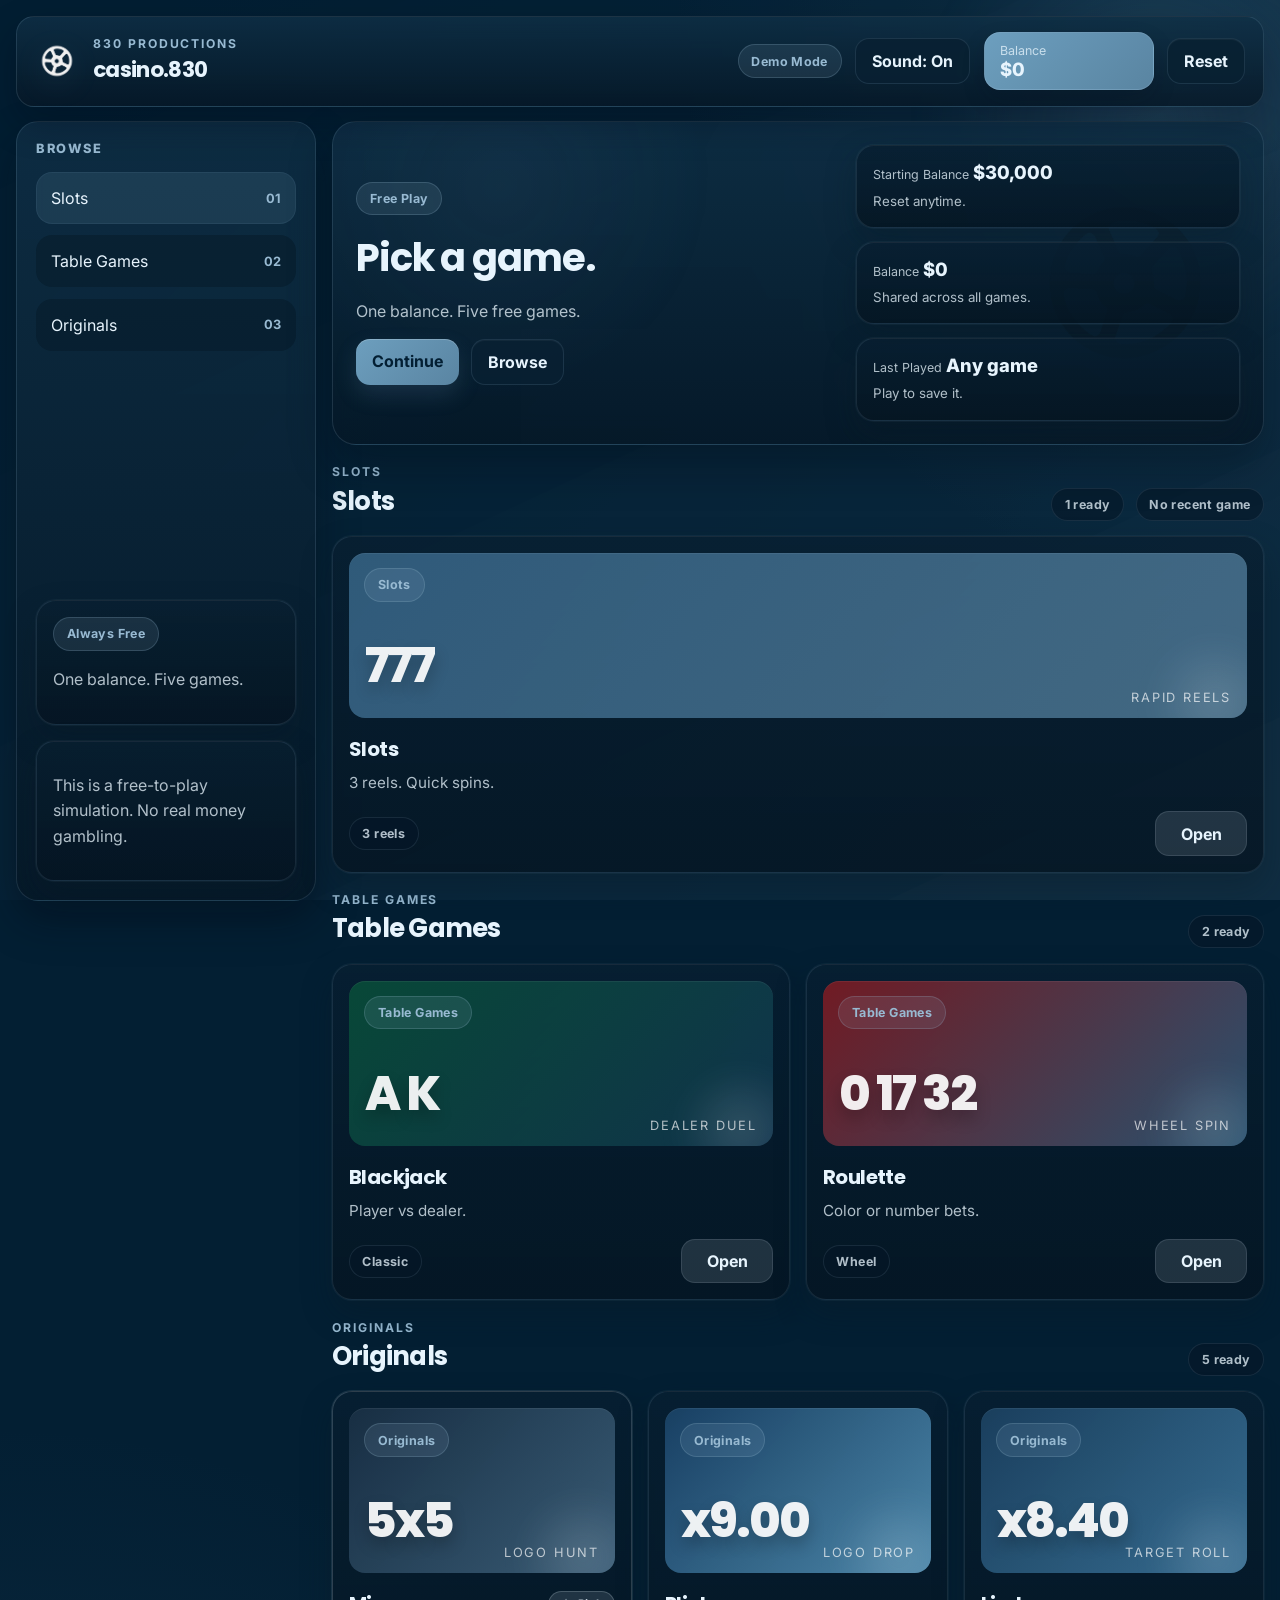
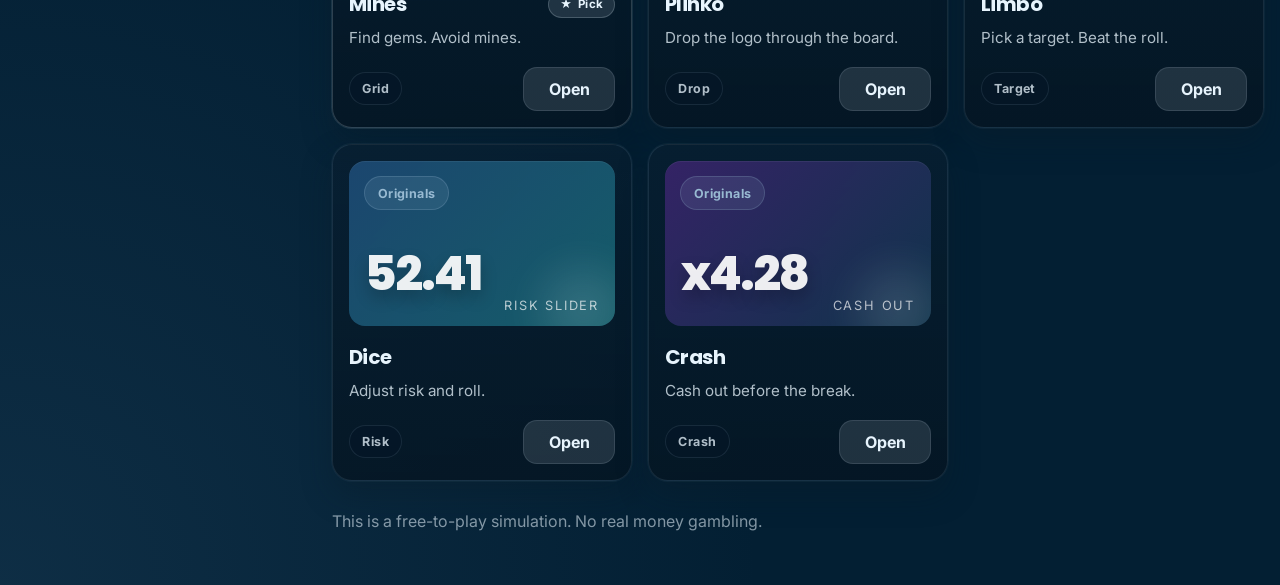
==== index.html @ 33a7fc01 "first commit" ====
<!DOCTYPE html>
<html lang="en">
  <head>
    <meta charset="UTF-8" />
    <meta name="viewport" content="width=device-width, initial-scale=1.0" />
    <meta
      name="description"
      content="casino.830 is a free-to-play casino simulation by 830 Productions. No real money, no account, no backend."
    />
    <title>casino.830 | Free-to-Play Casino Demo</title>
    <link rel="icon" type="image/png" href="assets/logos/logo-icon.png" />
    <link rel="preconnect" href="https://fonts.googleapis.com" />
    <link rel="preconnect" href="https://fonts.gstatic.com" crossorigin />
    <link
      href="https://fonts.googleapis.com/css2?family=Inter:wght@400;500;600;700;800&amp;family=Poppins:wght@500;600;700;800&amp;display=swap"
      rel="stylesheet"
    />
    <link rel="stylesheet" href="css/styles.css" />
  </head>
  <body>
    <div class="app-shell" data-app="casino830-home">
      <header class="topbar glass-panel">
        <div class="brand-cluster">
          <a class="brand-lockup" href="index.html" aria-label="casino.830 home">
            <img
              class="brand-mark"
              src="assets/logos/logo-white.png"
              alt="830 Productions logo"
            />
            <div>
              <p class="eyebrow">830 Productions</p>
              <h1>casino.830</h1>
            </div>
          </a>
        </div>

        <div class="topbar-actions">
          <span class="demo-badge">Demo Mode</span>
          <button
            class="icon-button sound-toggle"
            data-sound-toggle
            type="button"
            aria-pressed="true"
          >
            Sound: On
          </button>
          <div class="balance-pill">
            <span>Balance</span>
            <strong data-balance-display>$30,000</strong>
          </div>
          <button class="secondary-button" data-reset-balance type="button">
            Reset
          </button>
        </div>
      </header>

      <div class="layout">
        <aside class="sidebar glass-panel" id="game-directory">
          <div class="sidebar-section">
            <p class="sidebar-heading">Browse</p>
            <div class="sidebar-links">
              <a class="sidebar-link active" href="#slots-section">
                <span>Slots</span>
                <strong>01</strong>
              </a>
              <a class="sidebar-link" href="#table-section">
                <span>Table Games</span>
                <strong>02</strong>
              </a>
              <a class="sidebar-link" href="#originals-section">
                <span>Originals</span>
                <strong>03</strong>
              </a>
            </div>
          </div>

          <div class="sidebar-section sidebar-promo">
            <span class="mini-badge">Always Free</span>
            <p>One balance. Five games.</p>
          </div>

          <div class="sidebar-section sidebar-note">
            <p class="disclaimer-text">
              This is a free-to-play simulation. No real money gambling.
            </p>
          </div>
        </aside>

        <main class="main-content">
          <section class="hero-panel glass-panel">
            <div class="hero-copy">
              <span class="hero-chip">Free Play</span>
              <h2>Pick a game.</h2>
              <p>One balance. Five free games.</p>
              <div class="hero-actions">
                <a class="primary-button" data-continue-link href="games/slots.html">
                  Continue
                </a>
                <a class="secondary-button" href="#slots-section">Browse</a>
              </div>
            </div>

            <div class="hero-stats">
              <article class="hero-stat">
                <span>Starting Balance</span>
                <strong>$30,000</strong>
                <small>Reset anytime.</small>
              </article>
              <article class="hero-stat">
                <span>Balance</span>
                <strong data-balance-display>$30,000</strong>
                <small>Shared across all games.</small>
              </article>
              <article class="hero-stat">
                <span>Last Played</span>
                <strong data-last-played-name>Any game</strong>
                <small data-last-played-hint>Play to save it.</small>
              </article>
            </div>
          </section>

          <section class="lobby-section" id="slots-section">
            <div class="section-header">
              <div>
                <p class="eyebrow">Slots</p>
                <h2>Slots</h2>
              </div>
              <div class="section-tags">
                <span class="tag-chip">1 ready</span>
                <span class="tag-chip" data-last-played-chip>No recent game</span>
              </div>
            </div>

            <div class="game-grid">
              <article class="game-card" data-game="slots">
                <div class="game-card-media">
                  <span class="mini-badge card-category">Slots</span>
                  <div class="thumbnail-symbol">777</div>
                  <div class="thumbnail-subline">Rapid Reels</div>
                </div>
                <div class="game-card-content">
                  <div>
                    <h3>Slots</h3>
                    <p>3 reels. Quick spins.</p>
                  </div>
                  <div class="game-card-footer">
                    <span class="pill-chip">3 reels</span>
                    <a class="play-button" href="games/slots.html">Open</a>
                  </div>
                </div>
              </article>
            </div>
          </section>

          <section class="lobby-section" id="table-section">
            <div class="section-header">
              <div>
                <p class="eyebrow">Table Games</p>
                <h2>Table Games</h2>
              </div>
              <div class="section-tags">
                <span class="tag-chip">2 ready</span>
              </div>
            </div>

            <div class="game-grid">
              <article class="game-card" data-game="blackjack">
                <div class="game-card-media">
                  <span class="mini-badge card-category">Table Games</span>
                  <div class="thumbnail-symbol">A K</div>
                  <div class="thumbnail-subline">Dealer Duel</div>
                </div>
                <div class="game-card-content">
                  <div>
                    <h3>Blackjack</h3>
                    <p>Player vs dealer.</p>
                  </div>
                  <div class="game-card-footer">
                    <span class="pill-chip">Classic</span>
                    <a class="play-button" href="games/blackjack.html">Open</a>
                  </div>
                </div>
              </article>

              <article class="game-card" data-game="roulette">
                <div class="game-card-media">
                  <span class="mini-badge card-category">Table Games</span>
                  <div class="thumbnail-symbol">0 17 32</div>
                  <div class="thumbnail-subline">Wheel Spin</div>
                </div>
                <div class="game-card-content">
                  <div>
                    <h3>Roulette</h3>
                    <p>Color or number bets.</p>
                  </div>
                  <div class="game-card-footer">
                    <span class="pill-chip">Wheel</span>
                    <a class="play-button" href="games/roulette.html">Open</a>
                  </div>
                </div>
              </article>
            </div>
          </section>

          <section class="lobby-section" id="originals-section">
            <div class="section-header">
              <div>
                <p class="eyebrow">Originals</p>
                <h2>Originals</h2>
              </div>
              <div class="section-tags">
                <span class="tag-chip">5 ready</span>
              </div>
            </div>

            <div class="game-grid">
              <article class="game-card" data-game="mines" data-recommended="true">
                <div class="game-card-media">
                  <span class="mini-badge card-category">Originals</span>
                  <div class="thumbnail-symbol">5x5</div>
                  <div class="thumbnail-subline">Logo Hunt</div>
                </div>
                <div class="game-card-content">
                  <div>
                    <div class="game-title-row">
                      <h3>Mines</h3>
                      <span class="recommend-badge"><span aria-hidden="true">&#9733;</span> Pick</span>
                    </div>
                    <p>Find gems. Avoid mines.</p>
                  </div>
                  <div class="game-card-footer">
                    <span class="pill-chip">Grid</span>
                    <a class="play-button" href="games/mines.html">Open</a>
                  </div>
                </div>
              </article>

              <article class="game-card" data-game="plinko">
                <div class="game-card-media">
                  <span class="mini-badge card-category">Originals</span>
                  <div class="thumbnail-symbol">x9.00</div>
                  <div class="thumbnail-subline">Logo Drop</div>
                </div>
                <div class="game-card-content">
                  <div>
                    <h3>Plinko</h3>
                    <p>Drop the logo through the board.</p>
                  </div>
                  <div class="game-card-footer">
                    <span class="pill-chip">Drop</span>
                    <a class="play-button" href="games/plinko.html">Open</a>
                  </div>
                </div>
              </article>

              <article class="game-card" data-game="limbo">
                <div class="game-card-media">
                  <span class="mini-badge card-category">Originals</span>
                  <div class="thumbnail-symbol">x8.40</div>
                  <div class="thumbnail-subline">Target Roll</div>
                </div>
                <div class="game-card-content">
                  <div>
                    <h3>Limbo</h3>
                    <p>Pick a target. Beat the roll.</p>
                  </div>
                  <div class="game-card-footer">
                    <span class="pill-chip">Target</span>
                    <a class="play-button" href="games/limbo.html">Open</a>
                  </div>
                </div>
              </article>

              <article class="game-card" data-game="dice">
                <div class="game-card-media">
                  <span class="mini-badge card-category">Originals</span>
                  <div class="thumbnail-symbol">52.41</div>
                  <div class="thumbnail-subline">Risk Slider</div>
                </div>
                <div class="game-card-content">
                  <div>
                    <h3>Dice</h3>
                    <p>Adjust risk and roll.</p>
                  </div>
                  <div class="game-card-footer">
                    <span class="pill-chip">Risk</span>
                    <a class="play-button" href="games/dice.html">Open</a>
                  </div>
                </div>
              </article>

              <article class="game-card" data-game="crash">
                <div class="game-card-media">
                  <span class="mini-badge card-category">Originals</span>
                  <div class="thumbnail-symbol">x4.28</div>
                  <div class="thumbnail-subline">Cash Out</div>
                </div>
                <div class="game-card-content">
                  <div>
                    <h3>Crash</h3>
                    <p>Cash out before the break.</p>
                  </div>
                  <div class="game-card-footer">
                    <span class="pill-chip">Crash</span>
                    <a class="play-button" href="games/crash.html">Open</a>
                  </div>
                </div>
              </article>
            </div>
          </section>

          <footer class="site-footer">
            <p>This is a free-to-play simulation. No real money gambling.</p>
          </footer>
        </main>
      </div>
    </div>

    <div class="toast-stack" id="toastStack" aria-live="polite" aria-atomic="true"></div>

    <script defer src="js/site.js"></script>
  </body>
</html>
---- css/styles.css ----
:root {
  --bg-primary: #031f33;
  --bg-secondary: #123852;
  --bg-tertiary: #315d7d;
  --interactive: #5d89a7;
  --interactive-soft: #98bad2;
  --interactive-bright: #d9edf9;
  --text-primary: #e7f4fd;
  --text-secondary: rgba(231, 244, 253, 0.76);
  --text-muted: rgba(231, 244, 253, 0.56);
  --border-soft: rgba(152, 186, 210, 0.16);
  --shadow-soft: 0 16px 36px rgba(0, 8, 20, 0.28);
  --shadow-glow: 0 0 0 1px rgba(152, 186, 210, 0.05), 0 14px 30px rgba(8, 25, 38, 0.34);
  --shadow-lift: 0 20px 44px rgba(0, 8, 20, 0.32);
  --radius-lg: 22px;
  --radius-md: 16px;
  --radius-sm: 12px;
  --radius-xs: 8px;
  --transition-soft: 220ms ease;
  --transition-spring: 320ms cubic-bezier(0.2, 0.85, 0.3, 1);
  --sidebar-width: 300px;
  --page-accent: rgba(93, 137, 167, 0.4);
  --page-accent-strong: rgba(152, 186, 210, 0.3);
}

*,
*::before,
*::after {
  box-sizing: border-box;
}

html {
  scroll-behavior: smooth;
}

body {
  margin: 0;
  min-height: 100vh;
  font-family: "Inter", sans-serif;
  color: var(--text-primary);
  background:
    radial-gradient(circle at top right, rgba(93, 137, 167, 0.18), transparent 24%),
    radial-gradient(circle at bottom left, rgba(49, 93, 125, 0.24), transparent 30%),
    var(--bg-primary);
  overflow-x: hidden;
  position: relative;
}

body::before,
body::after,
.app-shell::before {
  content: "";
  position: fixed;
  pointer-events: none;
}

body::before {
  inset: 0;
  background:
    linear-gradient(135deg, rgba(3, 31, 51, 0.94), rgba(18, 56, 82, 0.8)),
    url("../assets/images/backdrop.png") center / cover no-repeat;
  opacity: 0.24;
  z-index: -3;
}

body::after {
  inset: auto;
  width: 28rem;
  height: 28rem;
  top: -6rem;
  right: -6rem;
  border-radius: 999px;
  background: radial-gradient(circle, rgba(93, 137, 167, 0.22), transparent 72%);
  filter: blur(18px);
  z-index: -2;
}

button,
input,
select {
  font: inherit;
}

button {
  cursor: pointer;
  border: 0;
}

img {
  display: block;
  max-width: 100%;
}

a {
  color: inherit;
  text-decoration: none;
}

[hidden] {
  display: none !important;
}

.app-shell {
  min-height: 100vh;
  padding: 1rem;
  position: relative;
}

.app-shell::before {
  display: none;
}

.glass-panel {
  border: 1px solid var(--border-soft);
  background:
    linear-gradient(180deg, rgba(15, 47, 69, 0.84), rgba(6, 24, 39, 0.88));
  box-shadow: var(--shadow-soft);
  backdrop-filter: blur(14px);
}

.topbar {
  position: sticky;
  top: 1rem;
  z-index: 30;
  display: flex;
  align-items: center;
  justify-content: space-between;
  gap: 1rem;
  padding: 0.95rem 1.1rem;
  border-radius: 18px;
}

.topbar::before {
  display: none;
}

.brand-cluster,
.topbar-actions {
  display: flex;
  align-items: center;
  gap: 0.85rem;
}

.brand-lockup {
  display: flex;
  align-items: center;
  gap: 0.9rem;
}

.brand-mark {
  width: 44px;
  height: 44px;
  object-fit: contain;
  filter: drop-shadow(0 8px 16px rgba(152, 186, 210, 0.12));
}

.brand-lockup h1,
.hero-copy h2,
.section-header h2,
.sidebar-promo h2,
.modal-header h2,
.game-card h3 {
  margin: 0;
  font-family: "Poppins", sans-serif;
  letter-spacing: -0.03em;
}

.brand-lockup h1 {
  font-size: 1.35rem;
}

.eyebrow {
  margin: 0 0 0.15rem;
  font-size: 0.76rem;
  font-weight: 700;
  text-transform: uppercase;
  letter-spacing: 0.16em;
  color: var(--interactive-soft);
}

.icon-button,
.secondary-button,
.primary-button,
.sidebar-link,
.game-card,
.play-button,
.modal-close,
.chip-button,
.number-chip,
.color-chip {
  transition:
    transform var(--transition-soft),
    box-shadow var(--transition-soft),
    border-color var(--transition-soft),
    background-color var(--transition-soft),
    opacity var(--transition-soft),
    color var(--transition-soft);
}

.icon-button,
.secondary-button,
.primary-button,
.chip-button,
.number-chip,
.color-chip {
  border-radius: 14px;
}

.icon-button,
.secondary-button,
.chip-button,
.number-chip,
.color-chip {
  border: 1px solid rgba(152, 186, 210, 0.14);
  background: rgba(9, 33, 51, 0.86);
  color: var(--text-primary);
}

.primary-button,
.balance-pill {
  background: linear-gradient(135deg, rgba(113, 164, 196, 0.96), rgba(93, 137, 167, 0.96));
}

.primary-button,
.secondary-button,
.icon-button,
.play-button {
  min-height: 44px;
  padding: 0.75rem 1rem;
  font-weight: 700;
}

.primary-button:hover,
.secondary-button:hover,
.icon-button:hover,
.sidebar-link:hover,
.game-card:hover,
.chip-button:hover,
.number-chip:hover,
.color-chip:hover,
.modal-close:hover {
  transform: translateY(-1px);
  box-shadow: 0 12px 24px rgba(0, 0, 0, 0.2);
}

.primary-button {
  color: #031f33;
  box-shadow: inset 0 1px 0 rgba(255, 255, 255, 0.2), 0 10px 22px rgba(93, 137, 167, 0.2);
}

.secondary-button {
  color: var(--text-primary);
  box-shadow: inset 0 1px 0 rgba(255, 255, 255, 0.04);
}

.nav-toggle {
  display: inline-flex;
  flex-direction: column;
  justify-content: center;
  gap: 0.22rem;
  width: 44px;
  padding-inline: 0.8rem;
}

.nav-toggle span {
  display: block;
  width: 100%;
  height: 2px;
  border-radius: 999px;
  background: var(--text-primary);
}

.demo-badge,
.mini-badge,
.hero-chip,
.tag-chip,
.pill-chip {
  display: inline-flex;
  align-items: center;
  gap: 0.4rem;
  width: fit-content;
  border-radius: 999px;
  font-size: 0.78rem;
  font-weight: 700;
  letter-spacing: 0.03em;
}

.demo-badge,
.mini-badge,
.hero-chip {
  padding: 0.52rem 0.8rem;
  border: 1px solid rgba(152, 186, 210, 0.22);
  background: rgba(152, 186, 210, 0.12);
  color: var(--interactive-soft);
}

.balance-pill {
  display: flex;
  flex-direction: column;
  justify-content: center;
  min-width: 170px;
  min-height: 50px;
  padding: 0.6rem 0.95rem;
  border-radius: 16px;
  color: var(--text-primary);
  box-shadow: 0 10px 22px rgba(7, 17, 28, 0.2);
  border: 1px solid rgba(217, 237, 249, 0.12);
}

.balance-pill span,
.modal-balance span,
.hero-stat span,
.info-copy span,
.control-stack label,
.metric-card span,
.selection-card span,
.status-card span {
  font-size: 0.78rem;
  color: var(--text-secondary);
}

.balance-pill strong,
.modal-balance strong,
.hero-stat strong,
.metric-card strong,
.selection-card strong,
.status-card strong {
  font-size: 1.15rem;
  font-weight: 800;
}

.layout {
  display: grid;
  grid-template-columns: var(--sidebar-width) minmax(0, 1fr);
  gap: 1rem;
  margin-top: 0.9rem;
}

.sidebar {
  position: sticky;
  top: 6.4rem;
  height: calc(100vh - 7.5rem);
  display: flex;
  flex-direction: column;
  gap: 1rem;
  padding: 1.2rem;
  border-radius: var(--radius-lg);
  box-shadow: var(--shadow-lift);
}

.sidebar::before {
  display: none;
}

.sidebar-section {
  position: relative;
  z-index: 1;
}

.sidebar-heading {
  margin: 0 0 1rem;
  font-size: 0.8rem;
  font-weight: 800;
  letter-spacing: 0.12em;
  text-transform: uppercase;
  color: var(--interactive-soft);
}

.sidebar-links {
  display: grid;
  gap: 0.7rem;
}

.sidebar-link {
  display: flex;
  align-items: center;
  justify-content: space-between;
  width: 100%;
  min-height: 52px;
  padding: 0.8rem 0.95rem;
  border-radius: 16px;
  color: var(--text-primary);
  background: rgba(6, 24, 39, 0.46);
  text-align: left;
  position: relative;
}

.sidebar-link::after {
  display: none;
}

.sidebar-link.active {
  border-color: rgba(152, 186, 210, 0.26);
  background: rgba(93, 137, 167, 0.18);
  box-shadow: inset 0 0 0 1px rgba(152, 186, 210, 0.08);
}

.sidebar-link strong {
  font-size: 0.8rem;
  color: var(--interactive-soft);
}

.sidebar-promo,
.sidebar-note,
.hero-stat,
.game-card,
.game-panel,
.metric-card,
.status-card,
.selection-card {
  border: 1px solid rgba(152, 186, 210, 0.12);
  background: linear-gradient(180deg, rgba(8, 31, 49, 0.74), rgba(5, 21, 34, 0.82));
  box-shadow: var(--shadow-glow);
}

.sidebar-promo {
  margin-top: auto;
  padding: 1rem;
  border-radius: 20px;
}

.sidebar-promo p,
.hero-copy p,
.disclaimer-text,
.hero-stat small,
.game-card p,
.metric-card small,
.status-card small,
.selection-card small,
.meta-list li,
.wheel-status,
.card-caption,
.table-summary p {
  color: var(--text-secondary);
  line-height: 1.6;
}

.sidebar-note {
  padding: 0.9rem 1rem;
  border-radius: 18px;
}

.main-content {
  min-width: 0;
}

.hero-panel {
  position: relative;
  display: grid;
  grid-template-columns: 1.2fr 0.95fr;
  gap: 1rem;
  padding: 1.45rem;
  border-radius: 24px;
  overflow: hidden;
  box-shadow: var(--shadow-lift);
}

.hero-panel::before {
  content: "";
  position: absolute;
  inset: 0;
  background:
    radial-gradient(circle at 18% 20%, var(--page-accent), transparent 26%),
    linear-gradient(120deg, rgba(49, 93, 125, 0.1), transparent 44%),
    url("../assets/logos/logo-icon.png") right 1.6rem center / 14rem no-repeat;
  opacity: 0.18;
  pointer-events: none;
}

.hero-panel::after {
  display: none;
}

.hero-copy,
.hero-stats {
  position: relative;
  z-index: 1;
}

.hero-copy {
  display: flex;
  flex-direction: column;
  justify-content: center;
  gap: 0.85rem;
}

.hero-copy h2 {
  font-size: clamp(2rem, 3vw, 3rem);
  max-width: 14ch;
  text-wrap: balance;
}

.hero-copy p {
  margin: 0;
  max-width: 44ch;
}

.hero-actions,
.section-tags,
.action-row,
.chip-row,
.selection-row {
  display: flex;
  flex-wrap: wrap;
  gap: 0.75rem;
}

.hero-stats {
  display: grid;
  gap: 0.85rem;
}

.hero-stat {
  padding: 0.95rem 1rem;
  border-radius: 18px;
}

.hero-stat small {
  display: block;
  margin-top: 0.45rem;
}

.lobby-section {
  margin-top: 1.2rem;
}

.section-header {
  display: flex;
  align-items: end;
  justify-content: space-between;
  gap: 1rem;
  margin-bottom: 0.95rem;
}

.section-header h2 {
  font-size: 1.6rem;
}

.section-header .eyebrow {
  padding-left: 0;
}

.tag-chip,
.pill-chip {
  padding: 0.5rem 0.78rem;
  background: rgba(6, 24, 39, 0.62);
  border: 1px solid rgba(152, 186, 210, 0.12);
  color: var(--text-secondary);
}

.game-grid {
  display: grid;
  grid-template-columns: repeat(auto-fit, minmax(250px, 1fr));
  gap: 1rem;
}

.game-card {
  position: relative;
  display: flex;
  flex-direction: column;
  min-height: 300px;
  padding: 1rem;
  border-radius: 20px;
}

.game-card-media {
  position: relative;
  min-height: 165px;
  border-radius: 16px;
  overflow: hidden;
  padding: 0.95rem;
  box-shadow: inset 0 1px 0 rgba(255, 255, 255, 0.06);
}

.game-card-media::before {
  content: "";
  position: absolute;
  inset: auto -2rem -3rem auto;
  width: 8rem;
  height: 8rem;
  border-radius: 999px;
  background: radial-gradient(circle, rgba(231, 244, 253, 0.16), transparent 70%);
  filter: blur(14px);
}

.game-card[data-game="slots"] .game-card-media {
  background: linear-gradient(135deg, rgba(49, 93, 125, 0.96), rgba(93, 137, 167, 0.7));
}

.game-card[data-game="blackjack"] .game-card-media {
  background: linear-gradient(135deg, rgba(8, 76, 56, 0.92), rgba(18, 56, 82, 0.82));
}

.game-card[data-game="roulette"] .game-card-media {
  background: linear-gradient(135deg, rgba(124, 27, 34, 0.9), rgba(49, 93, 125, 0.82));
}

.game-card[data-game="mines"] .game-card-media {
  background: linear-gradient(135deg, rgba(24, 47, 68, 0.96), rgba(79, 119, 148, 0.7));
}

.game-card[data-game="plinko"] .game-card-media {
  background: linear-gradient(135deg, rgba(25, 66, 102, 0.94), rgba(98, 168, 208, 0.76));
}

.game-card[data-game="limbo"] .game-card-media {
  background: linear-gradient(135deg, rgba(27, 65, 96, 0.94), rgba(71, 136, 179, 0.74));
}

.game-card[data-game="dice"] .game-card-media {
  background: linear-gradient(135deg, rgba(29, 74, 116, 0.92), rgba(24, 109, 120, 0.8));
}

.game-card[data-game="crash"] .game-card-media {
  background: linear-gradient(135deg, rgba(56, 36, 106, 0.92), rgba(18, 56, 82, 0.84));
}

.card-category {
  position: relative;
  z-index: 1;
}

.thumbnail-symbol {
  position: absolute;
  inset: auto 1rem 1rem 1rem;
  font-family: "Poppins", sans-serif;
  font-size: clamp(2rem, 4vw, 3rem);
  font-weight: 800;
  letter-spacing: -0.04em;
  color: rgba(255, 255, 255, 0.92);
  text-shadow: 0 8px 16px rgba(0, 0, 0, 0.24);
}

.thumbnail-subline {
  position: absolute;
  inset: auto 1rem 0.8rem auto;
  font-size: 0.8rem;
  letter-spacing: 0.14em;
  text-transform: uppercase;
  color: rgba(255, 255, 255, 0.68);
}

.game-card-content {
  display: flex;
  flex: 1;
  flex-direction: column;
  justify-content: space-between;
  gap: 1rem;
  padding-top: 1rem;
}

.game-card h3 {
  font-size: 1.25rem;
}

.game-title-row {
  display: flex;
  align-items: center;
  justify-content: space-between;
  gap: 0.7rem;
}

.game-card p {
  margin: 0.45rem 0 0;
  font-size: 0.95rem;
}

.recommend-badge {
  display: inline-flex;
  align-items: center;
  gap: 0.35rem;
  padding: 0.35rem 0.65rem;
  border-radius: 999px;
  border: 1px solid rgba(231, 244, 253, 0.2);
  background: rgba(231, 244, 253, 0.12);
  color: var(--text-primary);
  font-size: 0.72rem;
  font-weight: 700;
  letter-spacing: 0.04em;
  white-space: nowrap;
}

.game-card[data-recommended="true"] {
  border-color: rgba(231, 244, 253, 0.18);
  box-shadow:
    0 0 0 1px rgba(231, 244, 253, 0.06),
    var(--shadow-glow);
}

.game-card-footer {
  display: flex;
  align-items: center;
  justify-content: space-between;
  gap: 0.8rem;
}

.play-button {
  display: inline-flex;
  align-items: center;
  justify-content: center;
  min-height: 42px;
  min-width: 92px;
  padding: 0.7rem 0.9rem;
  border-radius: 14px;
  background: rgba(231, 244, 253, 0.12);
  color: var(--text-primary);
  font-weight: 700;
  text-decoration: none;
  border: 1px solid rgba(217, 237, 249, 0.12);
}

.play-button:hover {
  background: rgba(231, 244, 253, 0.18);
}

.site-footer {
  display: flex;
  justify-content: flex-start;
  gap: 1rem;
  padding: 0.85rem 0 1.4rem;
  color: var(--text-muted);
}

.modal-backdrop {
  position: fixed;
  inset: 0;
  display: flex;
  align-items: center;
  justify-content: center;
  padding: 1rem;
  background: rgba(2, 10, 16, 0.72);
  opacity: 0;
  pointer-events: none;
  transition: opacity var(--transition-spring);
  z-index: 50;
}

.modal-backdrop.is-open {
  opacity: 1;
  pointer-events: auto;
}

.game-modal {
  position: relative;
  width: min(1120px, 100%);
  max-height: 92vh;
  padding: 1.4rem;
  border-radius: 28px;
  overflow: auto;
  transform: translateY(14px) scale(0.97);
  opacity: 0;
  transition:
    transform var(--transition-spring),
    opacity var(--transition-spring);
}

.modal-backdrop.is-open .game-modal {
  transform: translateY(0) scale(1);
  opacity: 1;
}

.modal-close {
  position: sticky;
  top: 0.3rem;
  z-index: 2;
  margin-left: auto;
  display: grid;
  place-items: center;
  width: 42px;
  height: 42px;
  border-radius: 999px;
  font-size: 1.55rem;
  color: var(--text-primary);
}

.modal-header {
  display: flex;
  align-items: end;
  justify-content: space-between;
  gap: 1rem;
  margin-bottom: 1rem;
}

.modal-balance {
  min-width: 150px;
  padding: 0.8rem 0.95rem;
  border-radius: 18px;
  border: 1px solid rgba(152, 186, 210, 0.16);
  background: rgba(6, 24, 39, 0.58);
  text-align: right;
}

.modal-loading {
  display: grid;
  place-items: center;
  min-height: 280px;
  gap: 0.8rem;
  text-align: center;
}

.loader-orb {
  width: 72px;
  height: 72px;
  border-radius: 999px;
  border: 3px solid rgba(152, 186, 210, 0.12);
  border-top-color: var(--interactive-soft);
  animation: spin 1s linear infinite;
}

.game-shell {
  display: grid;
  grid-template-columns: 1.2fr 0.85fr;
  gap: 1rem;
}

.game-panel {
  min-width: 0;
  padding: 1rem;
  border-radius: 20px;
  box-shadow: var(--shadow-lift);
}

.game-stage {
  min-height: 520px;
}

.panel-header,
.panel-subheader {
  display: flex;
  align-items: center;
  justify-content: space-between;
  gap: 1rem;
  margin-bottom: 1rem;
}

.panel-title {
  display: flex;
  flex-direction: column;
  gap: 0.25rem;
}

.panel-title h3 {
  margin: 0;
  font-family: "Poppins", sans-serif;
  font-size: 1.4rem;
}

.panel-title p {
  margin: 0;
  color: var(--text-secondary);
}

.status-card,
.selection-card,
.metric-card {
  padding: 0.85rem 0.95rem;
  border-radius: 18px;
}

.game-status {
  padding: 0.9rem 1rem;
  border-radius: 18px;
  border: 1px solid rgba(152, 186, 210, 0.12);
  background: linear-gradient(180deg, rgba(10, 37, 58, 0.72), rgba(7, 29, 47, 0.56));
  color: var(--text-secondary);
}

.status-card strong,
.selection-card strong,
.metric-card strong {
  display: block;
  margin-top: 0.35rem;
}

.metric-grid,
.selection-grid {
  display: grid;
  grid-template-columns: repeat(2, minmax(0, 1fr));
  gap: 0.75rem;
}

.control-panel {
  display: grid;
  align-content: start;
  gap: 0.95rem;
}

.control-stack {
  display: grid;
  gap: 0.55rem;
}

.control-stack label {
  font-weight: 700;
}

.number-input,
.select-input,
.range-input {
  width: 100%;
}

.number-input,
.select-input {
  min-height: 48px;
  padding: 0.82rem 0.95rem;
  border-radius: 16px;
  border: 1px solid rgba(152, 186, 210, 0.14);
  background: rgba(5, 22, 36, 0.9);
  color: var(--text-primary);
  outline: none;
  box-shadow: inset 0 1px 0 rgba(255, 255, 255, 0.03);
}

.number-input:focus,
.select-input:focus {
  border-color: rgba(152, 186, 210, 0.4);
  box-shadow: 0 0 0 4px rgba(152, 186, 210, 0.08);
}

.range-input {
  accent-color: var(--interactive-soft);
}

.stepper-row {
  display: grid;
  grid-template-columns: 48px minmax(0, 1fr) 48px;
  gap: 0.55rem;
}

.chip-button {
  min-height: 48px;
  font-size: 1.2rem;
  font-weight: 700;
}

.chip-button.selected {
  border-color: rgba(231, 244, 253, 0.28);
  background: rgba(93, 137, 167, 0.22);
  box-shadow: inset 0 0 0 1px rgba(231, 244, 253, 0.06);
}

.primary-action,
.secondary-action {
  display: inline-flex;
  align-items: center;
  justify-content: center;
  min-height: 48px;
  padding: 0.8rem 1rem;
  border-radius: 16px;
  font-weight: 800;
}

.primary-action {
  background: linear-gradient(135deg, rgba(152, 186, 210, 0.96), rgba(113, 164, 196, 0.94));
  color: #031f33;
  box-shadow: 0 12px 24px rgba(64, 108, 138, 0.2);
}

.secondary-action {
  border: 1px solid rgba(152, 186, 210, 0.16);
  background: rgba(7, 29, 47, 0.6);
  color: var(--text-primary);
}

.primary-action[disabled],
.secondary-action[disabled],
.play-button[disabled] {
  opacity: 0.52;
  cursor: not-allowed;
  transform: none;
  box-shadow: none;
}

.slots-stage {
  display: grid;
  gap: 1rem;
}

.reels {
  display: grid;
  grid-template-columns: repeat(3, minmax(0, 1fr));
  gap: 0.9rem;
}

.reel-window {
  position: relative;
  overflow: hidden;
  min-height: 170px;
  border-radius: 22px;
  border: 1px solid rgba(152, 186, 210, 0.12);
  background:
    linear-gradient(180deg, rgba(6, 24, 39, 0.75), rgba(18, 56, 82, 0.58));
}

.reel-window::before,
.reel-window::after {
  content: "";
  position: absolute;
  left: 10%;
  right: 10%;
  height: 1px;
  background: linear-gradient(90deg, transparent, rgba(152, 186, 210, 0.65), transparent);
}

.reel-window::before {
  top: 36%;
}

.reel-window::after {
  bottom: 36%;
}

.reel {
  display: grid;
  place-items: center;
  gap: 0.4rem;
  min-height: 170px;
  transition: transform 120ms ease;
}

.reel.spinning {
  animation: reelBounce 160ms linear infinite;
}

.slot-symbol {
  display: grid;
  justify-items: center;
  gap: 0.35rem;
}

.slot-symbol-mark {
  font-family: "Poppins", sans-serif;
  font-size: clamp(2.6rem, 5vw, 3.8rem);
  font-weight: 800;
  color: var(--text-primary);
}

.slot-symbol-name {
  font-size: 0.8rem;
  text-transform: uppercase;
  letter-spacing: 0.16em;
  color: var(--interactive-soft);
}

.paytable {
  display: grid;
  gap: 0.7rem;
}

.meta-list {
  display: grid;
  gap: 0.45rem;
  margin: 0;
  padding: 0;
  list-style: none;
}

.meta-list strong {
  color: var(--text-primary);
}

.table-felt {
  display: grid;
  gap: 1rem;
  padding: 1rem;
  border-radius: 20px;
  background:
    radial-gradient(circle at top center, rgba(78, 171, 138, 0.16), transparent 40%),
    linear-gradient(180deg, rgba(9, 54, 45, 0.9), rgba(7, 29, 47, 0.85));
  border: 1px solid rgba(152, 186, 210, 0.12);
  box-shadow: inset 0 1px 0 rgba(255, 255, 255, 0.04);
}

.hands-grid {
  display: grid;
  gap: 1rem;
}

.hand-group {
  padding: 0.95rem;
  border-radius: 20px;
  background: rgba(2, 14, 20, 0.22);
}

.hand-header {
  display: flex;
  align-items: center;
  justify-content: space-between;
  gap: 0.75rem;
  margin-bottom: 0.8rem;
}

.hand-header h4 {
  margin: 0;
  font-size: 1rem;
}

.card-row {
  display: flex;
  flex-wrap: wrap;
  gap: 0.75rem;
}

.playing-card {
  position: relative;
  width: 88px;
  min-height: 126px;
  padding: 0.7rem;
  border-radius: 16px;
  border: 1px solid rgba(255, 255, 255, 0.08);
  background: linear-gradient(180deg, rgba(255, 255, 255, 0.98), rgba(227, 239, 247, 0.94));
  color: #0c1f31;
  box-shadow: 0 12px 22px rgba(0, 0, 0, 0.22);
  overflow: hidden;
  isolation: isolate;
}

.playing-card > * {
  position: relative;
  z-index: 2;
}

.playing-card::before {
  content: "";
  position: absolute;
  top: 50%;
  left: 50%;
  width: 52px;
  height: 52px;
  transform: translate(-50%, -50%);
  background: url("../assets/logos/logo-icon.png") center / contain no-repeat;
  opacity: 0.08;
  filter: saturate(0.5) brightness(0.5);
  z-index: 0;
}

.playing-card::after {
  content: "";
  position: absolute;
  inset: 0;
  background: linear-gradient(135deg, rgba(255, 255, 255, 0.2), transparent 38%);
  z-index: 0;
}

.playing-card.red {
  color: #9c1f2f;
}

.playing-card.hidden-card {
  display: grid;
  place-items: center;
  background:
    linear-gradient(135deg, rgba(18, 56, 82, 0.98), rgba(49, 93, 125, 0.96));
  color: var(--text-primary);
}

.playing-card.hidden-card::before {
  width: 62px;
  height: 62px;
  opacity: 0.24;
  filter: drop-shadow(0 8px 18px rgba(152, 186, 210, 0.16));
}

.playing-card.hidden-card::after {
  background:
    radial-gradient(circle at 30% 24%, rgba(231, 244, 253, 0.15), transparent 30%),
    linear-gradient(135deg, rgba(255, 255, 255, 0.08), transparent 42%);
}

.card-back-copy {
  font-family: "Poppins", sans-serif;
  font-size: 0.95rem;
  font-weight: 700;
  letter-spacing: 0.3em;
  text-transform: uppercase;
}

.card-rank {
  font-size: 1.05rem;
  font-weight: 800;
}

.card-suit {
  font-size: 2rem;
  line-height: 1;
}

.card-caption {
  margin-top: 0.6rem;
  font-size: 0.82rem;
}

.roulette-stage {
  display: grid;
  gap: 1rem;
}

.wheel-shell {
  position: relative;
  display: grid;
  place-items: center;
  min-height: 350px;
}

.wheel-pointer {
  position: absolute;
  top: 1.2rem;
  width: 0;
  height: 0;
  border-left: 12px solid transparent;
  border-right: 12px solid transparent;
  border-top: 20px solid var(--interactive-soft);
  z-index: 3;
}

.wheel-disc {
  position: relative;
  width: min(320px, 74vw);
  aspect-ratio: 1;
  border-radius: 999px;
  border: 10px solid rgba(255, 255, 255, 0.06);
  box-shadow:
    inset 0 0 0 16px rgba(2, 14, 20, 0.24),
    0 22px 40px rgba(0, 0, 0, 0.32);
  transition: transform 2.25s cubic-bezier(0.12, 0.9, 0.18, 1);
}

.wheel-core {
  position: absolute;
  inset: 26%;
  display: grid;
  place-items: center;
  border-radius: 999px;
  background: rgba(6, 24, 39, 0.92);
  text-align: center;
  box-shadow: inset 0 0 0 1px rgba(152, 186, 210, 0.12);
}

.wheel-core strong {
  font-family: "Poppins", sans-serif;
  font-size: 2.1rem;
}

.wheel-number-marker {
  position: absolute;
  top: 50%;
  left: 50%;
  font-size: 0.72rem;
  font-weight: 800;
  letter-spacing: 0.03em;
  transform-origin: center center;
}

.wheel-number-marker.red {
  color: #ff808f;
}

.wheel-number-marker.black {
  color: #d6e6f1;
}

.wheel-number-marker.green {
  color: #7be5b6;
}

.wheel-status {
  text-align: center;
}

.roulette-board {
  display: grid;
  grid-template-columns: repeat(3, minmax(0, 1fr));
  gap: 0.45rem;
}

.number-chip,
.color-chip {
  display: inline-flex;
  align-items: center;
  justify-content: center;
  min-height: 44px;
  padding: 0.7rem;
  font-weight: 800;
  color: var(--text-primary);
  position: relative;
}

.number-chip {
  overflow: hidden;
  isolation: isolate;
}

.number-chip-value {
  position: relative;
  z-index: 2;
  transition: transform var(--transition-soft), text-shadow var(--transition-soft);
}

.number-chip.red,
.color-chip.red {
  background: rgba(165, 34, 42, 0.58);
}

.number-chip.black,
.color-chip.black {
  background: rgba(11, 16, 20, 0.7);
}

.number-chip.green {
  background: rgba(20, 132, 93, 0.62);
}

.number-chip.selected,
.color-chip.selected {
  border-color: rgba(231, 244, 253, 0.36);
  box-shadow: 0 0 0 2px rgba(231, 244, 253, 0.08);
}

.roulette-chip-marker {
  position: absolute;
  top: 50%;
  left: 50%;
  width: 34px;
  height: 34px;
  border-radius: 999px;
  background:
    url("../assets/logos/logo-icon.png") center / 46% no-repeat,
    radial-gradient(circle at center, rgba(3, 31, 51, 0.96) 0 30%, rgba(231, 244, 253, 0.78) 31% 47%, transparent 48%),
    conic-gradient(
      from 0deg,
      rgba(231, 244, 253, 0.98) 0 12.5%,
      rgba(93, 137, 167, 0.98) 12.5% 25%,
      rgba(231, 244, 253, 0.98) 25% 37.5%,
      rgba(49, 93, 125, 0.98) 37.5% 50%,
      rgba(231, 244, 253, 0.98) 50% 62.5%,
      rgba(93, 137, 167, 0.98) 62.5% 75%,
      rgba(231, 244, 253, 0.98) 75% 87.5%,
      rgba(49, 93, 125, 0.98) 87.5% 100%
    );
  box-shadow:
    0 6px 14px rgba(0, 0, 0, 0.28),
    inset 0 1px 0 rgba(255, 255, 255, 0.24);
  opacity: 0;
  pointer-events: none;
  transform: translate(-50%, -50%) rotate(-10deg) scale(0.72);
  transition:
    opacity var(--transition-soft),
    transform var(--transition-spring);
  z-index: 1;
}

.roulette-chip-marker::before {
  content: "";
  position: absolute;
  inset: 5px;
  border-radius: inherit;
  border: 1px solid rgba(231, 244, 253, 0.2);
}

.number-chip.selected .roulette-chip-marker {
  opacity: 1;
  transform: translate(-50%, -50%) rotate(-10deg) scale(1);
}

.number-chip.selected .number-chip-value {
  transform: translateY(-1px);
  text-shadow: 0 1px 4px rgba(2, 10, 16, 0.5);
}

.number-chip.zero {
  grid-column: 1 / -1;
}

.plinko-stage,
.mines-stage {
  display: grid;
  gap: 1rem;
}

.plinko-shell {
  display: grid;
  gap: 0.8rem;
}

.plinko-board {
  position: relative;
  min-height: 336px;
  border-radius: 24px;
  border: 1px solid rgba(152, 186, 210, 0.12);
  background:
    radial-gradient(circle at top center, rgba(98, 168, 208, 0.18), transparent 38%),
    linear-gradient(180deg, rgba(8, 31, 49, 0.76), rgba(5, 21, 34, 0.92));
  box-shadow: inset 0 1px 0 rgba(255, 255, 255, 0.04);
  overflow: hidden;
}

.plinko-board::before {
  content: "";
  position: absolute;
  inset: 0;
  background:
    linear-gradient(180deg, rgba(231, 244, 253, 0.04), transparent 24%),
    radial-gradient(circle at 50% 100%, rgba(231, 244, 253, 0.08), transparent 38%);
  pointer-events: none;
}

.plinko-pegs {
  position: absolute;
  inset: 0;
}

.plinko-peg {
  position: absolute;
  width: 12px;
  height: 12px;
  margin-left: -6px;
  margin-top: -6px;
  border-radius: 999px;
  background: linear-gradient(180deg, rgba(231, 244, 253, 0.94), rgba(152, 186, 210, 0.72));
  box-shadow:
    0 6px 12px rgba(0, 0, 0, 0.18),
    inset 0 1px 0 rgba(255, 255, 255, 0.28);
}

.plinko-ball {
  position: absolute;
  top: 0;
  left: 0;
  width: 34px;
  height: 34px;
  border-radius: 999px;
  background:
    url("../assets/logos/logo-icon.png") center / 62% no-repeat,
    radial-gradient(circle at 32% 28%, rgba(231, 244, 253, 0.98), rgba(152, 186, 210, 0.92) 62%, rgba(49, 93, 125, 0.98));
  box-shadow:
    0 10px 18px rgba(0, 0, 0, 0.22),
    inset 0 1px 0 rgba(255, 255, 255, 0.24);
  transition: transform 145ms cubic-bezier(0.24, 0.84, 0.28, 1);
  will-change: transform;
  z-index: 2;
}

.plinko-ball.is-dropping {
  box-shadow:
    0 14px 22px rgba(0, 0, 0, 0.24),
    0 0 18px rgba(152, 186, 210, 0.16);
}

.plinko-slots {
  display: grid;
  grid-template-columns: repeat(9, minmax(0, 1fr));
  gap: 0.35rem;
}

.plinko-slot {
  min-height: 50px;
  padding: 0.45rem 0.2rem;
  border-radius: 14px;
  border: 1px solid rgba(152, 186, 210, 0.12);
  background: rgba(6, 24, 39, 0.56);
  display: grid;
  place-items: center;
  text-align: center;
  font-size: 0.78rem;
  font-weight: 800;
  color: var(--text-primary);
  transition:
    transform var(--transition-soft),
    border-color var(--transition-soft),
    box-shadow var(--transition-soft);
}

.plinko-slot[data-band="hot"] {
  background: rgba(171, 56, 69, 0.62);
}

.plinko-slot[data-band="warm"] {
  background: rgba(79, 119, 148, 0.62);
}

.plinko-slot[data-band="safe"] {
  background: rgba(50, 91, 121, 0.5);
}

.plinko-slot[data-band="cold"] {
  background: rgba(19, 33, 44, 0.84);
}

.plinko-slot.is-hit {
  transform: translateY(-2px);
  border-color: rgba(231, 244, 253, 0.34);
  box-shadow: 0 12px 22px rgba(0, 0, 0, 0.18);
}

.mines-board {
  display: grid;
  grid-template-columns: repeat(5, minmax(0, 1fr));
  gap: 0.7rem;
  width: min(100%, 430px);
  margin: 0 auto;
}

.mines-cell {
  display: grid;
  place-items: center;
  aspect-ratio: 1;
  min-height: 0;
  padding: 0;
  border-radius: 18px;
  border: 1px solid rgba(152, 186, 210, 0.12);
  background: linear-gradient(180deg, rgba(10, 37, 58, 0.86), rgba(6, 24, 39, 0.94));
  box-shadow: inset 0 1px 0 rgba(255, 255, 255, 0.04);
  transition:
    transform var(--transition-soft),
    border-color var(--transition-soft),
    background-color var(--transition-soft),
    box-shadow var(--transition-soft);
}

.mines-cell:not(:disabled):hover {
  transform: translateY(-1px);
  border-color: rgba(152, 186, 210, 0.28);
  box-shadow:
    inset 0 1px 0 rgba(255, 255, 255, 0.06),
    0 10px 18px rgba(0, 0, 0, 0.18);
}

.mines-cell:disabled {
  cursor: default;
}

.mines-cell-shell,
.mines-cell-logo {
  display: block;
  width: 36px;
  height: 36px;
  background: url("../assets/logos/logo-icon.png") center / contain no-repeat;
}

.mines-cell-shell {
  opacity: 0.14;
  filter: brightness(0) invert(1);
}

.mines-cell.revealed-safe {
  background: linear-gradient(180deg, rgba(73, 116, 150, 0.92), rgba(38, 72, 100, 0.96));
  border-color: rgba(231, 244, 253, 0.22);
}

.mines-cell.revealed-mine {
  background: linear-gradient(180deg, rgba(229, 236, 241, 0.92), rgba(186, 200, 209, 0.94));
  border-color: rgba(12, 31, 49, 0.12);
}

.mines-logo-gem {
  filter: brightness(0) invert(1) drop-shadow(0 4px 10px rgba(231, 244, 253, 0.28));
}

.mines-logo-mine {
  filter: brightness(0) saturate(0) contrast(1.15) drop-shadow(0 4px 10px rgba(3, 31, 51, 0.2));
}

.limbo-stage,
.dice-stage,
.crash-stage {
  display: grid;
  gap: 1rem;
}

.limbo-display,
.dice-display,
.crash-display {
  display: grid;
  place-items: center;
  min-height: 280px;
  border-radius: 20px;
  border: 1px solid rgba(152, 186, 210, 0.12);
  background:
    radial-gradient(circle at top center, rgba(93, 137, 167, 0.18), transparent 42%),
    linear-gradient(180deg, rgba(6, 24, 39, 0.75), rgba(18, 56, 82, 0.62));
  text-align: center;
  box-shadow: inset 0 1px 0 rgba(255, 255, 255, 0.04);
}

.limbo-result,
.dice-roll-value,
.crash-multiplier {
  font-family: "Poppins", sans-serif;
  font-size: clamp(3rem, 9vw, 5rem);
  font-weight: 800;
  letter-spacing: -0.05em;
}

.limbo-result.rolling,
.dice-roll-value.rolling,
.crash-multiplier.rising {
  animation: pulseGlow 600ms ease infinite;
}

.risk-line,
.crash-track {
  position: relative;
  overflow: hidden;
  height: 14px;
  border-radius: 999px;
  background: rgba(7, 29, 47, 0.78);
}

.risk-fill,
.crash-progress {
  position: absolute;
  inset: 0 auto 0 0;
  width: 0;
  border-radius: inherit;
  background: linear-gradient(90deg, rgba(93, 137, 167, 0.95), rgba(152, 186, 210, 0.96));
}

.crash-grid {
  display: grid;
  grid-template-columns: repeat(2, minmax(0, 1fr));
  gap: 0.75rem;
}

.toast-stack {
  position: fixed;
  right: 1rem;
  bottom: 1rem;
  z-index: 70;
  display: grid;
  gap: 0.7rem;
  width: min(360px, calc(100vw - 2rem));
}

.toast {
  padding: 0.9rem 1rem;
  border-radius: 16px;
  border: 1px solid rgba(152, 186, 210, 0.14);
  background: rgba(6, 24, 39, 0.92);
  box-shadow: var(--shadow-soft);
  color: var(--text-primary);
  animation: toastIn 320ms cubic-bezier(0.2, 0.8, 0.2, 1);
}

.toast.info {
  border-color: rgba(152, 186, 210, 0.18);
}

.toast.success {
  border-color: rgba(83, 210, 165, 0.28);
}

.toast.error {
  border-color: rgba(225, 102, 116, 0.28);
}

.visually-dim {
  color: var(--text-muted);
}

body.modal-open {
  overflow: hidden;
}

body[data-page-type="game"][data-game-id="slots"] {
  --page-accent: rgba(166, 208, 235, 0.22);
  --page-accent-strong: rgba(120, 192, 231, 0.22);
}

body[data-page-type="game"][data-game-id="blackjack"] {
  --page-accent: rgba(76, 171, 138, 0.22);
  --page-accent-strong: rgba(99, 221, 171, 0.2);
}

body[data-page-type="game"][data-game-id="roulette"] {
  --page-accent: rgba(198, 78, 97, 0.22);
  --page-accent-strong: rgba(233, 110, 123, 0.2);
}

body[data-page-type="game"][data-game-id="mines"] {
  --page-accent: rgba(185, 215, 233, 0.16);
  --page-accent-strong: rgba(152, 186, 210, 0.14);
}

body[data-page-type="game"][data-game-id="plinko"] {
  --page-accent: rgba(101, 187, 228, 0.2);
  --page-accent-strong: rgba(152, 214, 241, 0.16);
}

body[data-page-type="game"][data-game-id="limbo"] {
  --page-accent: rgba(101, 187, 228, 0.2);
  --page-accent-strong: rgba(124, 210, 231, 0.16);
}

body[data-page-type="game"][data-game-id="dice"] {
  --page-accent: rgba(80, 169, 213, 0.2);
  --page-accent-strong: rgba(80, 215, 224, 0.18);
}

body[data-page-type="game"][data-game-id="crash"] {
  --page-accent: rgba(127, 108, 228, 0.22);
  --page-accent-strong: rgba(171, 139, 255, 0.18);
}

.page-main {
  margin-top: 1rem;
}

.page-route {
  display: inline-flex;
  align-items: center;
  gap: 0.5rem;
  width: fit-content;
  padding: 0.45rem 0.7rem;
  border-radius: 999px;
  border: 1px solid rgba(217, 237, 249, 0.1);
  background: rgba(5, 22, 36, 0.36);
  color: var(--text-secondary);
  font-size: 0.8rem;
  font-weight: 600;
}

.page-route a {
  color: var(--interactive-bright);
}

.game-stage-shell {
  padding: 0.85rem;
  border-radius: 22px;
  box-shadow: var(--shadow-lift);
}

.game-stage-shell #gameMount {
  animation: liftIn 420ms cubic-bezier(0.2, 0.8, 0.2, 1);
}

@keyframes spin {
  to {
    transform: rotate(360deg);
  }
}

@keyframes reelBounce {
  0% {
    transform: translateY(-5px);
  }
  50% {
    transform: translateY(5px);
  }
  100% {
    transform: translateY(-5px);
  }
}

@keyframes pulseGlow {
  0%,
  100% {
    transform: scale(1);
    text-shadow: 0 0 0 rgba(152, 186, 210, 0);
  }
  50% {
    transform: scale(1.02);
    text-shadow: 0 0 22px rgba(152, 186, 210, 0.28);
  }
}

@keyframes toastIn {
  from {
    opacity: 0;
    transform: translateY(14px);
  }
  to {
    opacity: 1;
    transform: translateY(0);
  }
}

@keyframes liftIn {
  from {
    opacity: 0;
    transform: translateY(18px);
  }
  to {
    opacity: 1;
    transform: translateY(0);
  }
}

@media (max-width: 1180px) {
  .hero-panel,
  .game-shell {
    grid-template-columns: 1fr;
  }
}

@media (max-width: 980px) {
  :root {
    --sidebar-width: 280px;
  }

  .app-shell {
    padding: 0.85rem;
  }

  .topbar {
    flex-wrap: wrap;
  }

  .layout {
    grid-template-columns: 1fr;
  }

  .sidebar {
    position: relative;
    top: auto;
    left: auto;
    width: 100%;
    height: auto;
    transform: none;
    z-index: 1;
  }

  .game-stage-shell {
    padding: 0.75rem;
  }
}

@media (min-width: 981px) {
  .app-shell.sidebar-collapsed {
    --sidebar-width: 92px;
  }

  .app-shell.sidebar-collapsed .sidebar {
    padding-inline: 0.8rem;
  }

  .app-shell.sidebar-collapsed .sidebar-heading,
  .app-shell.sidebar-collapsed .sidebar-promo h2,
  .app-shell.sidebar-collapsed .sidebar-promo p,
  .app-shell.sidebar-collapsed .sidebar-note,
  .app-shell.sidebar-collapsed .sidebar-link span,
  .app-shell.sidebar-collapsed .sidebar-link strong,
  .app-shell.sidebar-collapsed .mini-badge {
    display: none;
  }

  .app-shell.sidebar-collapsed .sidebar-link {
    justify-content: center;
    padding-inline: 0.6rem;
  }
}

@media (max-width: 760px) {
  .topbar-actions,
  .section-header,
  .site-footer,
  .modal-header,
  .panel-header,
  .panel-subheader,
  .game-card-footer {
    align-items: stretch;
    flex-direction: column;
  }

  .balance-pill,
  .modal-balance {
    text-align: left;
  }

  .reels,
  .metric-grid,
  .selection-grid,
  .crash-grid {
    grid-template-columns: 1fr;
  }

  .game-title-row {
    align-items: flex-start;
    flex-direction: column;
  }

  .plinko-slots {
    gap: 0.25rem;
  }

  .plinko-slot {
    min-height: 44px;
    font-size: 0.68rem;
  }

  .mines-board {
    gap: 0.5rem;
    width: 100%;
  }

  .card-row {
    gap: 0.55rem;
  }

  .playing-card {
    width: 78px;
    min-height: 112px;
  }

  .roulette-board {
    grid-template-columns: repeat(3, minmax(0, 1fr));
  }
}
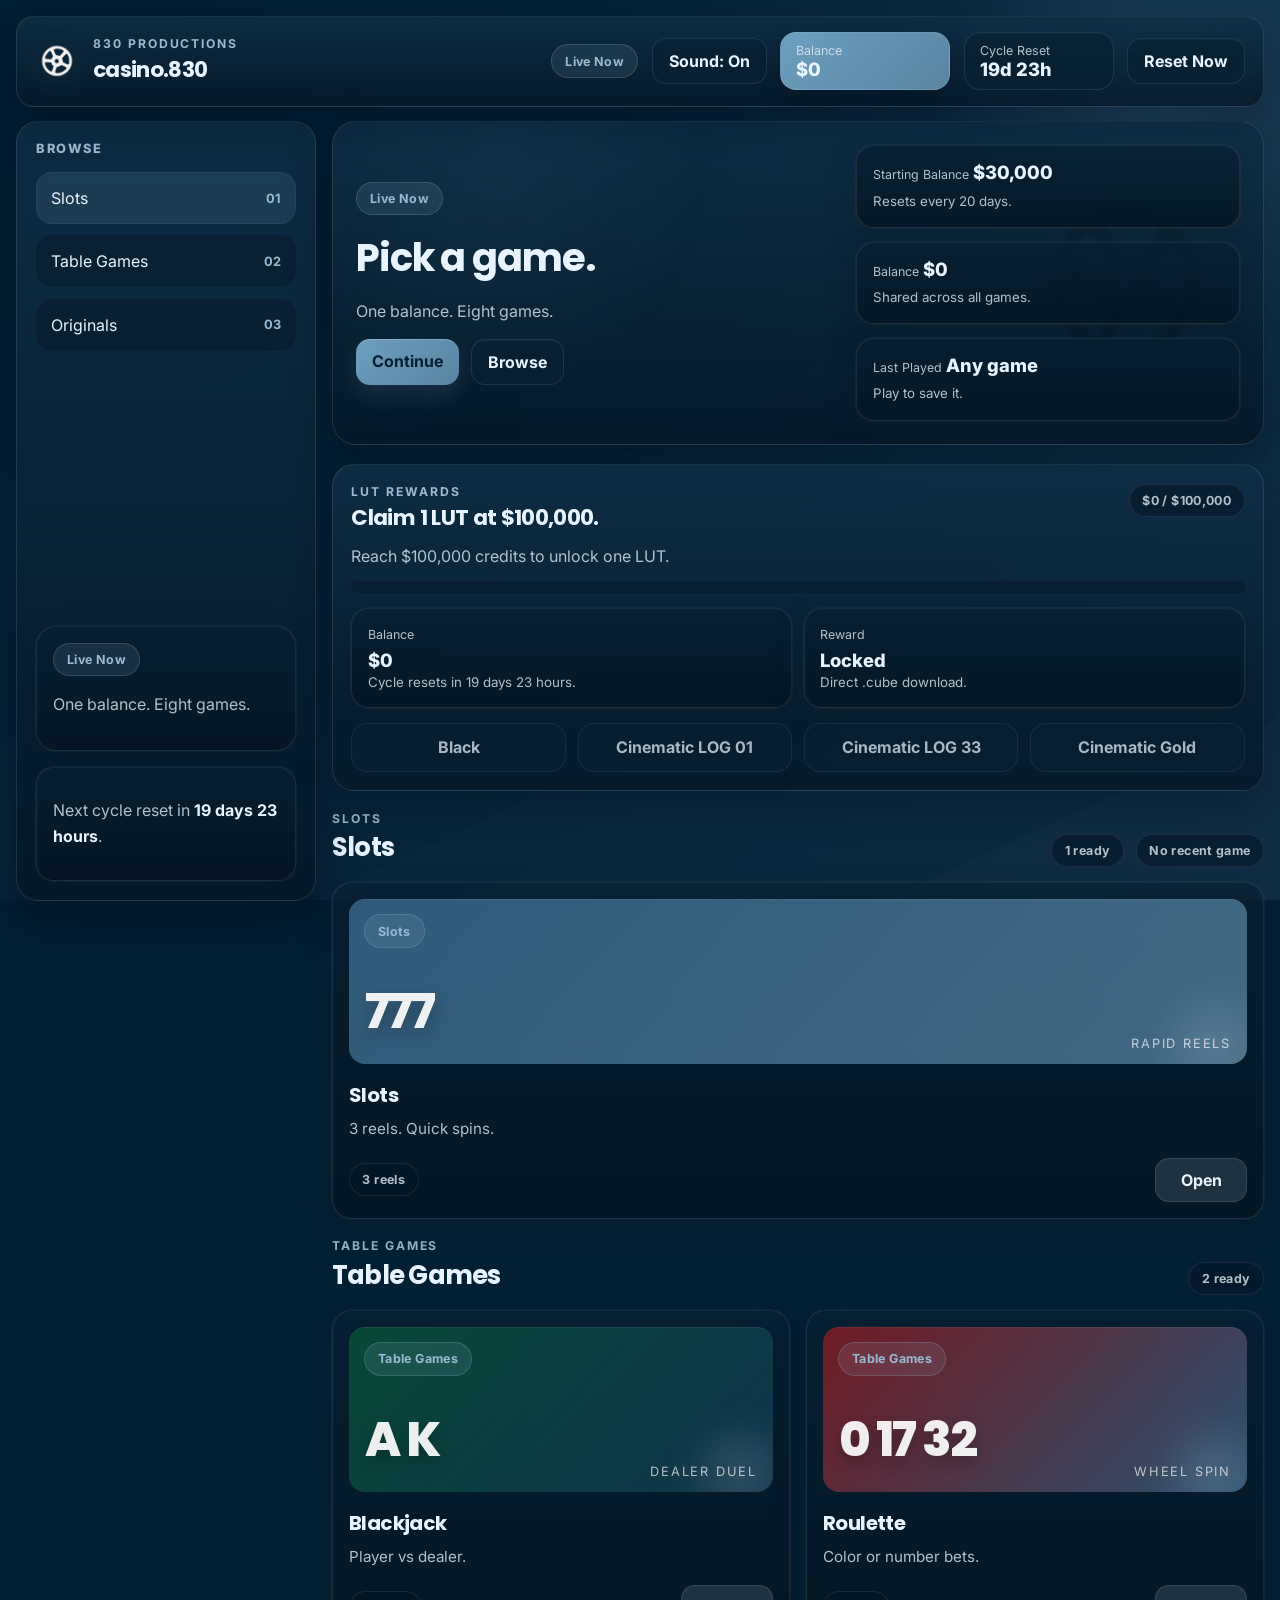
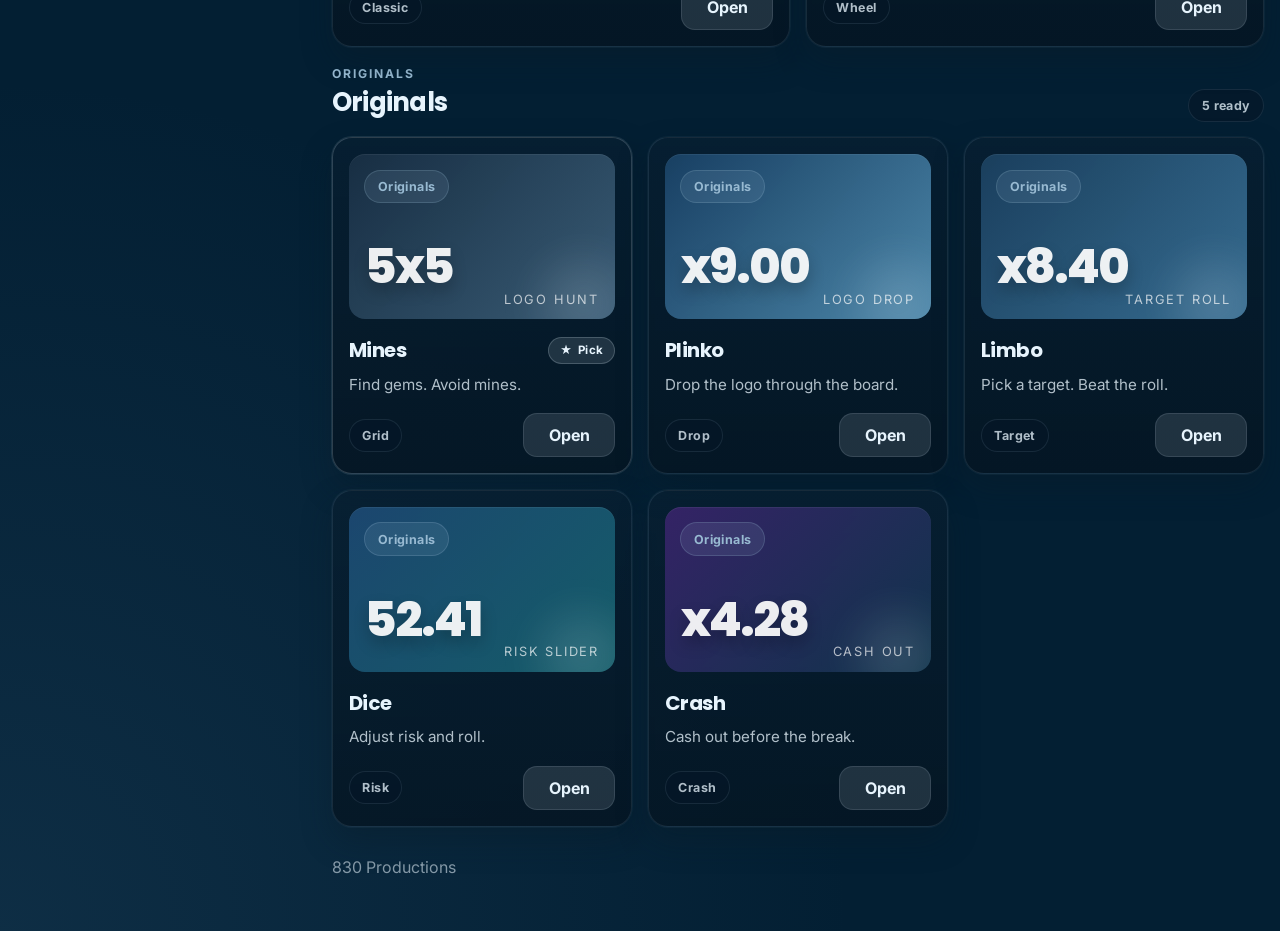
==== commit 3c2d83da: "Add live rewards and low-balance reset" ====
--- a/index.html
+++ b/index.html
@@ -5,9 +5,9 @@
     <meta name="viewport" content="width=device-width, initial-scale=1.0" />
     <meta
       name="description"
-      content="casino.830 is a free-to-play casino simulation by 830 Productions. No real money, no account, no backend."
+      content="casino.830 by 830 Productions. Originals, table games, and LUT rewards."
     />
-    <title>casino.830 | Free-to-Play Casino Demo</title>
+    <title>casino.830 | Originals and Rewards</title>
     <link rel="icon" type="image/png" href="assets/logos/logo-icon.png" />
     <link rel="preconnect" href="https://fonts.googleapis.com" />
     <link rel="preconnect" href="https://fonts.gstatic.com" crossorigin />
@@ -35,7 +35,7 @@
         </div>
 
         <div class="topbar-actions">
-          <span class="demo-badge">Demo Mode</span>
+          <span class="demo-badge">Live Now</span>
           <button
             class="icon-button sound-toggle"
             data-sound-toggle
@@ -48,8 +48,12 @@
             <span>Balance</span>
             <strong data-balance-display>$30,000</strong>
           </div>
-          <button class="secondary-button" data-reset-balance type="button">
-            Reset
+          <div class="cycle-pill">
+            <span>Cycle Reset</span>
+            <strong data-cycle-display>20d</strong>
+          </div>
+          <button class="secondary-button" data-low-balance-reset type="button" disabled>
+            Reset &lt;1k
           </button>
         </div>
       </header>
@@ -75,13 +79,13 @@
           </div>
 
           <div class="sidebar-section sidebar-promo">
-            <span class="mini-badge">Always Free</span>
-            <p>One balance. Five games.</p>
+            <span class="mini-badge">Live Now</span>
+            <p>One balance. Eight games.</p>
           </div>
 
           <div class="sidebar-section sidebar-note">
             <p class="disclaimer-text">
-              This is a free-to-play simulation. No real money gambling.
+              Next cycle reset in <strong data-cycle-display-long>20 days</strong>.
             </p>
           </div>
         </aside>
@@ -89,9 +93,9 @@
         <main class="main-content">
           <section class="hero-panel glass-panel">
             <div class="hero-copy">
-              <span class="hero-chip">Free Play</span>
+              <span class="hero-chip">Live Now</span>
               <h2>Pick a game.</h2>
-              <p>One balance. Five free games.</p>
+              <p>One balance. Eight games.</p>
               <div class="hero-actions">
                 <a class="primary-button" data-continue-link href="games/slots.html">
                   Continue
@@ -104,7 +108,7 @@
               <article class="hero-stat">
                 <span>Starting Balance</span>
                 <strong>$30,000</strong>
-                <small>Reset anytime.</small>
+                <small>Resets every 20 days.</small>
               </article>
               <article class="hero-stat">
                 <span>Balance</span>
@@ -117,6 +121,10 @@
                 <small data-last-played-hint>Play to save it.</small>
               </article>
             </div>
+          </section>
+
+          <section class="reward-section">
+            <div class="reward-panel glass-panel" id="lut-rewards" data-lut-rewards></div>
           </section>
 
           <section class="lobby-section" id="slots-section">
@@ -310,7 +318,7 @@
           </section>
 
           <footer class="site-footer">
-            <p>This is a free-to-play simulation. No real money gambling.</p>
+            <p>830 Productions</p>
           </footer>
         </main>
       </div>
--- a/css/styles.css
+++ b/css/styles.css
@@ -221,6 +221,20 @@
   background: linear-gradient(135deg, rgba(113, 164, 196, 0.96), rgba(93, 137, 167, 0.96));
 }
 
+.cycle-pill {
+  display: flex;
+  flex-direction: column;
+  justify-content: center;
+  min-width: 150px;
+  min-height: 50px;
+  padding: 0.6rem 0.95rem;
+  border-radius: 16px;
+  border: 1px solid rgba(152, 186, 210, 0.14);
+  background: rgba(9, 33, 51, 0.86);
+  box-shadow: inset 0 1px 0 rgba(255, 255, 255, 0.04);
+  color: var(--text-primary);
+}
+
 .primary-button,
 .secondary-button,
 .icon-button,
@@ -241,6 +255,15 @@
 .modal-close:hover {
   transform: translateY(-1px);
   box-shadow: 0 12px 24px rgba(0, 0, 0, 0.2);
+}
+
+.secondary-button[disabled],
+.icon-button[disabled],
+.chip-button[disabled] {
+  opacity: 0.52;
+  cursor: not-allowed;
+  transform: none;
+  box-shadow: none;
 }
 
 .primary-button {
@@ -308,6 +331,7 @@
 }
 
 .balance-pill span,
+.cycle-pill span,
 .modal-balance span,
 .hero-stat span,
 .info-copy span,
@@ -320,6 +344,7 @@
 }
 
 .balance-pill strong,
+.cycle-pill strong,
 .modal-balance strong,
 .hero-stat strong,
 .metric-card strong,
@@ -435,6 +460,10 @@
   line-height: 1.6;
 }
 
+.disclaimer-text strong {
+  color: var(--text-primary);
+}
+
 .sidebar-note {
   padding: 0.9rem 1rem;
   border-radius: 18px;
@@ -522,6 +551,92 @@
 
 .lobby-section {
   margin-top: 1.2rem;
+}
+
+.reward-section {
+  margin-top: 1.2rem;
+}
+
+.reward-panel {
+  padding: 1.15rem;
+  border-radius: 22px;
+}
+
+.reward-head {
+  display: flex;
+  align-items: flex-start;
+  justify-content: space-between;
+  gap: 1rem;
+}
+
+.reward-head h2 {
+  margin: 0;
+  font-family: "Poppins", sans-serif;
+  font-size: 1.35rem;
+  letter-spacing: -0.03em;
+}
+
+.reward-copy {
+  margin: 0.75rem 0 0;
+  color: var(--text-secondary);
+}
+
+.reward-progress {
+  margin-top: 0.95rem;
+  height: 12px;
+  border-radius: 999px;
+  background: rgba(7, 29, 47, 0.8);
+  overflow: hidden;
+}
+
+.reward-progress span {
+  display: block;
+  height: 100%;
+  border-radius: inherit;
+  background: linear-gradient(90deg, rgba(93, 137, 167, 0.96), rgba(152, 186, 210, 0.98));
+}
+
+.reward-meta {
+  display: grid;
+  grid-template-columns: repeat(2, minmax(0, 1fr));
+  gap: 0.75rem;
+  margin-top: 0.95rem;
+}
+
+.reward-grid {
+  display: grid;
+  grid-template-columns: repeat(auto-fit, minmax(180px, 1fr));
+  gap: 0.75rem;
+  margin-top: 0.95rem;
+}
+
+.reward-download {
+  min-height: 48px;
+  padding: 0.85rem 1rem;
+  border-radius: 16px;
+  border: 1px solid rgba(152, 186, 210, 0.14);
+  background: rgba(9, 33, 51, 0.86);
+  color: var(--text-primary);
+  font-weight: 700;
+  transition:
+    transform var(--transition-soft),
+    box-shadow var(--transition-soft),
+    border-color var(--transition-soft),
+    background-color var(--transition-soft);
+}
+
+.reward-download:hover {
+  transform: translateY(-1px);
+  box-shadow: 0 12px 24px rgba(0, 0, 0, 0.2);
+}
+
+.reward-download.is-claimed {
+  border-color: rgba(231, 244, 253, 0.22);
+  background: rgba(93, 137, 167, 0.22);
+}
+
+.reward-download.is-locked {
+  opacity: 0.72;
 }
 
 .section-header {
@@ -1868,6 +1983,7 @@
   }
 
   .reels,
+  .reward-meta,
   .metric-grid,
   .selection-grid,
   .crash-grid {
